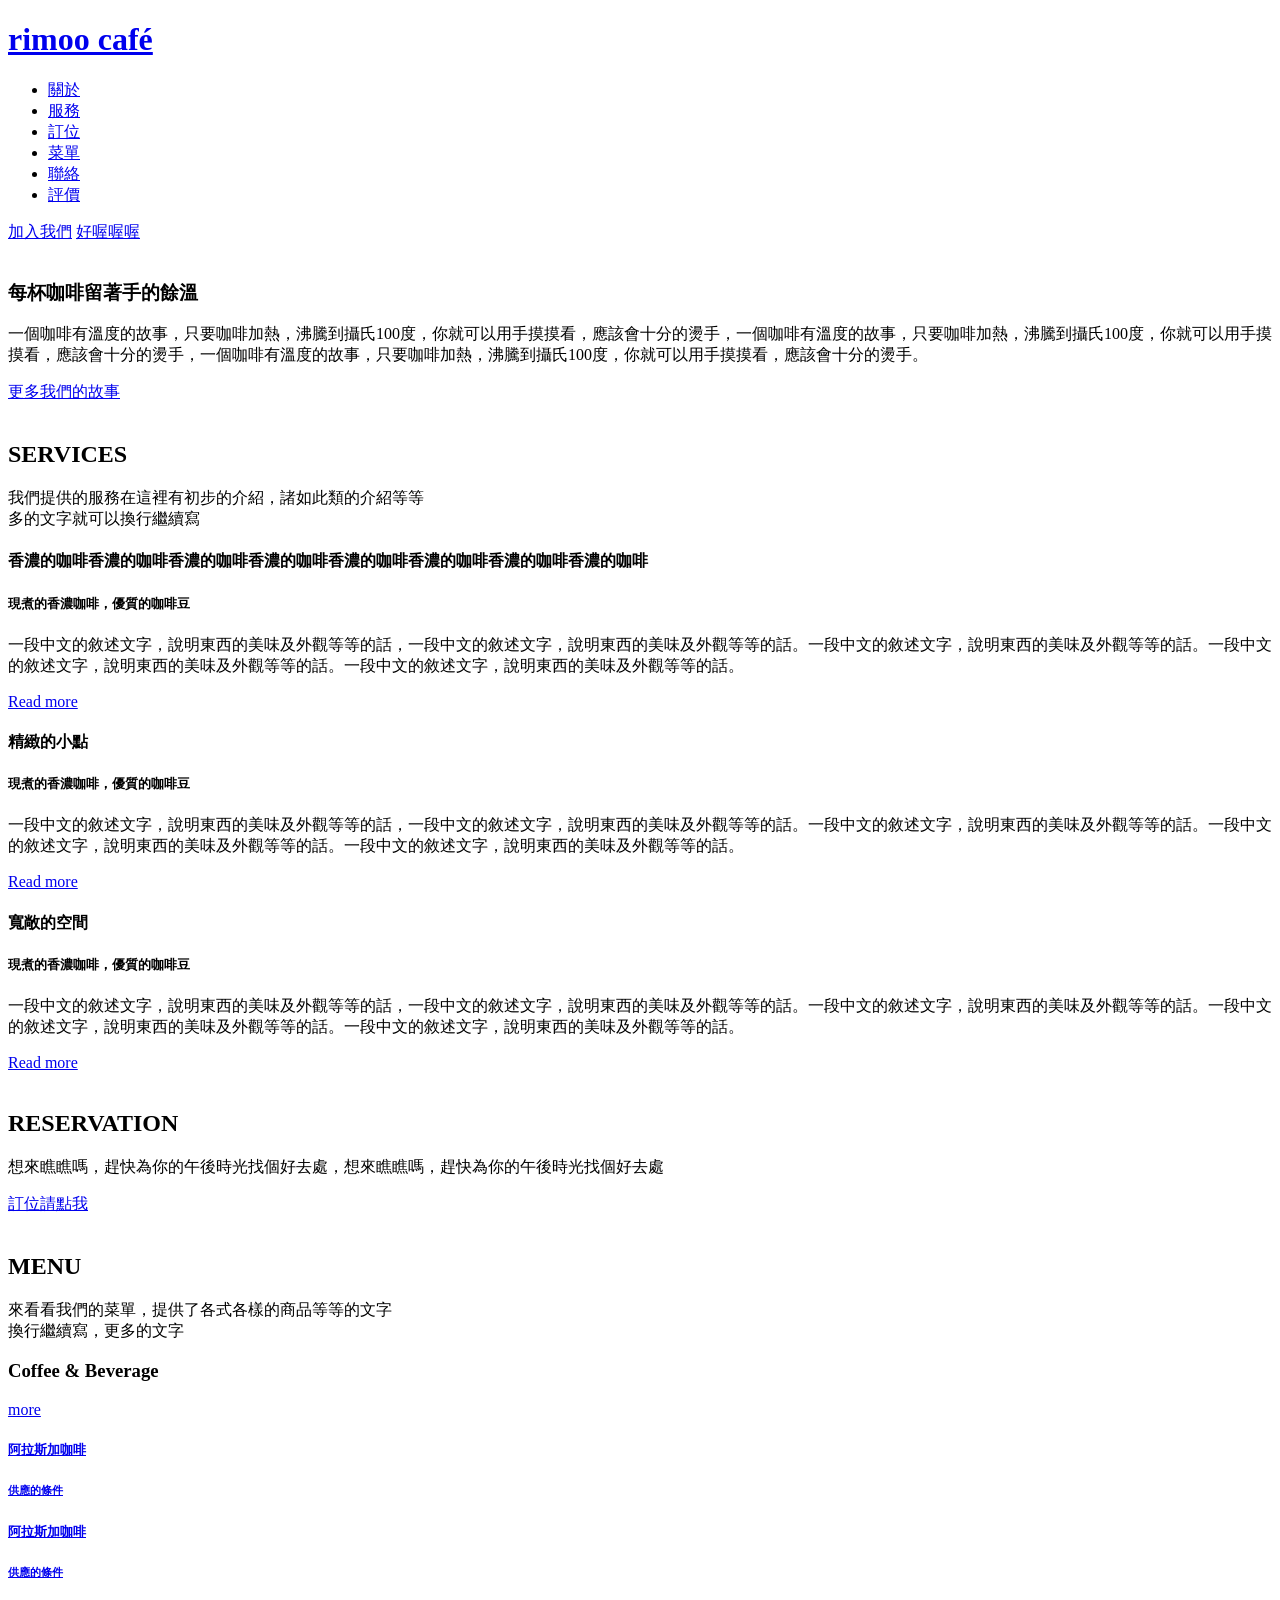
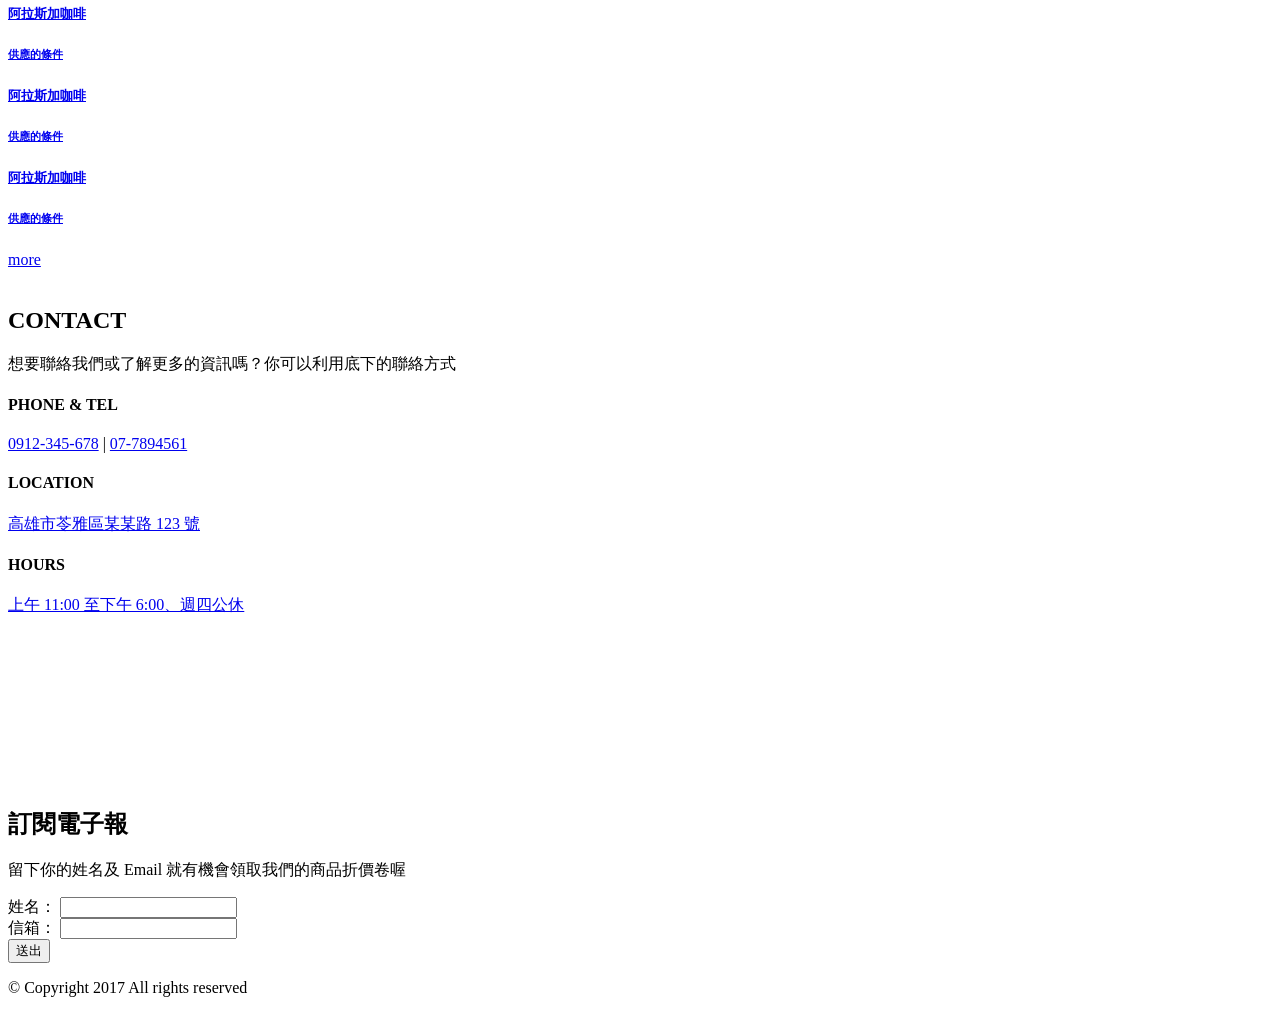
==== evaluation.html @ 17a36639 "Add files via upload" ====
<!DOCTYPE html>
<html lang="en">
<head>
	<meta charset="UTF-8">
	<meta name="viewport" content="width=device-width, initial-scale=1.0">
	<title>23黃羽螢</title>
	<!-- Normalize -->
	<link rel="stylesheet" href="assets/css/normalize.css">
	<!-- Vendor -->
	<link rel="stylesheet" href="assets/vendor/owlcarousel2/assets/owl.carousel.min.css">
	<link rel="stylesheet" href="assets/vendor/fancybox3/jquery.fancybox.css">
	<!-- Custom -->
	<link rel="stylesheet" href="assets/css/style.css">

</head>
<body>
<div class="wrapper">


		<!-- Start header -->
		<header class="header">
			<div class="navbar">
				<div class="container">
					<a href="#!" class="brand">
						<h1>rimoo café</h1>
					</a>
					<ul class="nav js-onePageNav">
						<li class="nav-item">
							<a href="index.html#about" class="nav-link">關於</a>
						</li>
						<li class="nav-item">
							<a href="index.html#service" class="nav-link">服務</a>
						</li>
						<li class="nav-item">
							<a href="index.html#reservation" class="nav-link">訂位</a>
						</li>
						<li class="nav-item">
							<a href="index.html#menu" class="nav-link">菜單</a>
						</li>
						<li class="nav-item">
							<a href="index.html#contact" class="nav-link">聯絡</a>
						</li>
						<li class="nav-item">
							<a href="evaluation.html" class="nav-link">評價</a>
						</li>
						<!-- <a href="#!" class="close-btn">
							<span></span>
							<span></span>
						</a> -->
					</ul>
					<a href="#!" class="menu-toggle">
						<span></span>
						<span></span>
						<span></span>
					</a>
				</div>
			</div>
		</header>
		<!-- End header -->


		<!-- Start main -->
		<section class="main">
			
			<!-- Start jumbotron -->
			<div class="jumbotron jumbotron-video">
				<div class="mask-dark"></div>
				<div class="container">
					<div class="logo-image js-fadeInUp"></div>
					<div class="btn-group-center js-fadeInUp">
						<a href="#!" class="btn btn-lg btn-primary">加入我們</a>
						<a href="#!" class="btn btn-lg btn-secondary">好喔喔喔</a>
					</div>
				</div>
			</div>
			<!-- End jumbotron -->


			<!-- Start about -->
			<div id="about" class="hero hero-bg-grey">
				<img class="parallax-1 rellax" src="assets/images/parallax/001.png" alt="">
				<div class="container">
					<div class="row">
						<div class="col-lg-6 col-md-12">
							<div class="about-preview js-fadeInLeft">
								<h3 class="title">每杯咖啡留著手的餘溫</h3>
								<p class="para">一個咖啡有溫度的故事，只要咖啡加熱，沸騰到攝氏100度，你就可以用手摸摸看，應該會十分的燙手，一個咖啡有溫度的故事，只要咖啡加熱，沸騰到攝氏100度，你就可以用手摸摸看，應該會十分的燙手，一個咖啡有溫度的故事，只要咖啡加熱，沸騰到攝氏100度，你就可以用手摸摸看，應該會十分的燙手。</p>
								<a href="#!" class="btn btn-primary">更多我們的故事</a>
							</div>
						</div>
						<div class="col-lg-6 col-md-12">
							<div class="js-fadeInRight">
								<div class="image-container">
									<div class="image" style="background-image: url('assets/images/products/product005.jpg');"></div>
								</div>
							</div>
						</div>
					</div>
				</div>
			</div>
			<!-- End about -->


			<!-- Start service -->
			<div id="service" class="hero hero-bg-white">
				<img src="assets/images/parallax/002.png" alt="" class="rellax parallax-2" data-rellax-speed="-2">
				<div class="container">
					<div class="section-intro js-fadeInUp">
						<h2 class="title">SERVICES</h2>
						<p class="para">我們提供的服務在這裡有初步的介紹，諸如此類的介紹等等<br>多的文字就可以換行繼續寫</p>
					</div>
					<div class="service-group">
						<div class="row">
							<div class="col-lg-4 col-md-6 col-sm-12">
								<div class="service-item js-fadeInUp">
									<div class="image-container">
										<div class="image" style="background-image: url('assets/images/products/product001.jpg');"></div>
									</div>
									<div class="preview">
										<h4 class="title">香濃的咖啡香濃的咖啡香濃的咖啡香濃的咖啡香濃的咖啡香濃的咖啡香濃的咖啡香濃的咖啡</h4>
										<h5 class="subtitle">現煮的香濃咖啡，優質的咖啡豆</h5>
										<p class="para">一段中文的敘述文字，說明東西的美味及外觀等等的話，一段中文的敘述文字，說明東西的美味及外觀等等的話。一段中文的敘述文字，說明東西的美味及外觀等等的話。一段中文的敘述文字，說明東西的美味及外觀等等的話。一段中文的敘述文字，說明東西的美味及外觀等等的話。</p>
										<a href="#!" class="btn btn-secondary">Read more</a>
									</div>
								</div>
							</div>
							<div class="col-lg-4 col-md-6 col-sm-12">
								<div class="service-item">
									<div class="image-container">
										<div class="image" style="background-image: url('assets/images/products/product002.jpg');"></div>
									</div>
									<div class="preview">
										<h4 class="title">精緻的小點</h4>
										<h5 class="subtitle">現煮的香濃咖啡，優質的咖啡豆</h5>
										<p class="para">一段中文的敘述文字，說明東西的美味及外觀等等的話，一段中文的敘述文字，說明東西的美味及外觀等等的話。一段中文的敘述文字，說明東西的美味及外觀等等的話。一段中文的敘述文字，說明東西的美味及外觀等等的話。一段中文的敘述文字，說明東西的美味及外觀等等的話。</p>
										<a href="#!" class="btn btn-secondary">Read more</a>
									</div>
								</div>
							</div>
							<div class="col-lg-4 col-md-6 col-sm-12">
								<div class="service-item">
									<div class="image-container">
										<div class="image" style="background-image: url('assets/images/products/product003.jpg');"></div>
									</div>
									<div class="preview">
										<h4 class="title">寬敞的空間</h4>
										<h5 class="subtitle">現煮的香濃咖啡，優質的咖啡豆</h5>
										<p class="para">一段中文的敘述文字，說明東西的美味及外觀等等的話，一段中文的敘述文字，說明東西的美味及外觀等等的話。一段中文的敘述文字，說明東西的美味及外觀等等的話。一段中文的敘述文字，說明東西的美味及外觀等等的話。一段中文的敘述文字，說明東西的美味及外觀等等的話。</p>
										<a href="#!" class="btn btn-secondary">Read more</a>
									</div>
								</div>
							</div>
						</div>
					</div>
				</div>
			</div>
			<!-- End service -->


			<!-- Start reservation -->
			<div id="reservation" class="hero reservation">
				<div class="mask-dark"></div>
				<img src="assets/images/parallax/003.png" alt="" class="rellax parallax-3" data-rellax-speed="-2">
				<div class="container">
					<div class="section-intro js-fadeInUp">
						<h2 class="title">RESERVATION</h2>
						<p class="para">想來瞧瞧嗎，趕快為你的午後時光找個好去處，想來瞧瞧嗎，趕快為你的午後時光找個好去處</p>
					</div>
					<div class="btn-group-center js-fadeInUp">
						<a href="#!" class="btn btn-primary btn-lg">訂位請點我</a>
					</div>
				</div>
			</div>
			<!-- End reservation -->


			<!-- Start menu -->
			<div id="menu" class="hero">
				<img src="assets/images/parallax/004.png" alt="" class="rellax parallax-4" data-rellax-speed="-2">
				<div class="container">
					<div class="section-intro js-fadeInUp">
						<h2 class="title">MENU</h2>
						<p class="para">來看看我們的菜單，提供了各式各樣的商品等等的文字<br>換行繼續寫，更多的文字</p>
					</div>
					<div class="menu-list js-fadeInUp">
						<div class="title-bar">
							<h3 class="title">Coffee & Beverage</h3>
							<a href="#!" class="btn btn-secondary mobile-hidden">more</a>
						</div>
						<div class="owl-carousel owl-theme">
							<a class="list-item" data-fancybox="group" href="assets/images/products/product005.jpg">
								<div class="image-container">
									<div class="image" style="background-image: url('assets/images/products/product005.jpg');"></div>
								</div>
								<div class="preview">
									<h5 class="title">阿拉斯加咖啡</h5>
									<h6 class="subtitle">供應的條件</h6>
								</div>
							</a>
							<a class="list-item" data-fancybox="group" href="assets/images/products/product006.jpg">
								<div class="image-container">
									<div class="image" style="background-image: url('assets/images/products/product006.jpg');"></div>
								</div>
								<div class="preview">
									<h5 class="title">阿拉斯加咖啡</h5>
									<h6 class="subtitle">供應的條件</h6>
								</div>
							</a>
							<a class="list-item" data-fancybox="group" href="assets/images/products/product007.jpg">
								<div class="image-container">
									<div class="image" style="background-image: url('assets/images/products/product007.jpg');"></div>
								</div>
								<div class="preview">
									<h5 class="title">阿拉斯加咖啡</h5>
									<h6 class="subtitle">供應的條件</h6>
								</div>
							</a>
							<a class="list-item" data-fancybox="group" href="assets/images/products/product008.jpg">
								<div class="image-container">
									<div class="image" style="background-image: url('assets/images/products/product008.jpg');"></div>
								</div>
								<div class="preview">
									<h5 class="title">阿拉斯加咖啡</h5>
									<h6 class="subtitle">供應的條件</h6>
								</div>
							</a>
							<a class="list-item" data-fancybox="group" href="assets/images/products/product004.jpg">
								<div class="image-container">
									<div class="image" style="background-image: url('assets/images/products/product004.jpg');"></div>
								</div>
								<div class="preview">
									<h5 class="title">阿拉斯加咖啡</h5>
									<h6 class="subtitle">供應的條件</h6>
								</div>
							</a>
						</div>
						<div class="btn-group-center desktop-hidden">
							<a href="#!" class="btn btn-secondary">more</a>
						</div>
					</div>
				</div>
			</div>
			<!-- End menu -->


			<!-- Start contact -->
			<div id="contact" class="hero hero-bg-grey">
				<img src="assets/images/parallax/005.png" alt="" class="rellax parallax-5" data-rellax-speed="-2">
				<div class="container">
					<div class="section-intro js-fadeInUp">
						<h2 class="title">CONTACT</h2>
						<p class="para">想要聯絡我們或了解更多的資訊嗎？你可以利用底下的聯絡方式</p>
					</div>
					<div class="row">
						<div class="col-lg-6 col-md-12">
							<div class="contact-info js-fadeInLeft">
								<div class="info-item">
									<h4 class="title"><span>PHONE & TEL</span></h4>
									<div class="info">
										<a href="#!">0912-345-678</a>
										<span> | </span>
										<a href="#!">07-7894561</a>
									</div>
								</div>
								<div class="info-item">
									<h4 class="title"><span>LOCATION</span></h4>
									<a href="#!" class="info">高雄市苓雅區某某路 123 號</a>
								</div>
								<div class="info-item">
									<h4 class="title"><span>HOURS</span></h4>
									<a href="#!" class="info">上午 11:00 至下午 6:00、週四公休</a>
								</div>
							</div>
						</div>
						<div class="col-lg-6 col-md-12">
							<div class="map-container js-fadeInRight">
								<iframe src="https://www.google.com/maps/embed?pb=!1m14!1m8!1m3!1d14049.071681355357!2d121.55844387575793!3d25.027788237192894!3m2!1i1024!2i768!4f13.1!3m3!1m2!1s0x3442abb6e9d93249%3A0xd508f7b3aa02d931!2z6Ie65YyXMTAx6KeA5pmv5Y-w!5e0!3m2!1szh-TW!2stw!4v1532603186485" width="100%" height="100%" frameborder="0" style="border:0" allowfullscreen></iframe>
							</div>
						</div>
					</div>
				</div>	
			</div>
			<!-- End contact -->
		</section>
		<!-- End main -->


		<!-- Start footer -->
		<footer class="footer">
			<div class="mask-dark"></div>
			<div class="hero">
				<img src="assets/images/parallax/006.png" alt="" class="rellax parallax-6" data-rellax-speed="-2">
				<img src="assets/images/parallax/007.png" alt="" class="rellax parallax-7" data-rellax-speed="-2">
				<div class="container">
					<!-- <a href="#!" class="brand"></a>
					<ul class="nav">
						<li class="nav-item">
							<a href="" class="nav-link">關於</a>
						</li>
						<li class="nav-item">
							<a href="" class="nav-link">服務</a>
						</li>
						<li class="nav-item">
							<a href="" class="nav-link">訂位</a>
						</li>
						<li class="nav-item">
							<a href="" class="nav-link">菜單</a>
						</li>
						<li class="nav-item">
							<a href="" class="nav-link">聯絡</a>
						</li>
					</ul> -->
					<div class="section-intro js-fadeInUp">
						<h2 class="title">訂閱電子報</h2>
						<p class="para">留下你的姓名及 Email 就有機會領取我們的商品折價卷喔</p>
					</div>


					<form class="form js-fadeInUp" action="http://www.newsleopard.com/mailverify.htm?x=0000000065862abb01658ae5d37d35b1" target="popupwindow" method="post" onsubmit="window.open('', 'popupwindow', 'yesscrollbars=,width=350,height=115');return true">
						<div class="form__item">
							<label class="form__label" for="name">姓名：</label>
							<input id="name" class="form__input" type="text" name="name">
						</div>
						<div class="form__item">
							<label class="form__label" for="mail">信箱：</label>
							<input id="mail" class="form__input" type="email" name="email">
						</div>
						<div class="form__item">
							<input class="form__submit btn btn-primary btn-lg" type="submit" value="送出">
						</div>
					</form>


				</div>
			</div>
			<div class="copyright">
				<p>© Copyright 2017 All rights reserved</p>
			</div>
		</footer>
		<!-- End footer -->


	</div>
</body>
<!-- JS -->
<!-- lib -->
<script src="assets/vendor/jquery/jquery-3.3.1.min.js"></script>
<!-- vendor -->
<script src="assets/vendor/owlcarousel2/owl.carousel.min.js"></script>
<script src="assets/vendor/vide/jquery.vide.min.js"></script>
<script src="assets/vendor/rellax/rellax.min.js"></script>
<script src="assets/vendor/fancybox3/jquery.fancybox.min.js"></script>
<script src="assets/vendor/scrollreveal/scrollreveal.min.js"></script>
<script src="assets/vendor/onePageNav/jquery.nav.js"></script>
<!-- custom -->
<script>
	// 導覽列的變化
	// x = $('.navbar').height();
	// console.log(x);
	// 抓取視窗偵測滾動事件
	$(window).scroll(function(){
		scrolledPx = $(this).scrollTop(); //抓取滾動距離
		if(scrolledPx >= 200){ //條件判斷 "如果滾動距離大於200px"
			$('.navbar').addClass('active'); //加上 active class
		}else{
			$('.navbar').removeClass('active'); //移除 active class
		}
	})


	// 彈跳選單 or 下拉選單
	$('.menu-toggle').on('click', function(){
		$(this).toggleClass('active');
		$('.navbar .nav').toggleClass('active');
	})
	$('.nav-link').on('click', function(){
		$('.menu-toggle').removeClass('active');
		$('.navbar .nav').removeClass('active');
	})


	// owl-carousel initialize
	$(document).ready(function(){
		$(".owl-carousel").owlCarousel({
			responsive:{
		 0:{
		 items:2
		 },
		 769:{
		 items:4
		 }
		 },
			margin: 32,
			// loop: true,
			// autoplay: true,
			// autoplayTimeout: 1000,
			nav: true,
			// navText: []
		});
	});


	// vide
	$('.jumbotron-video').vide({
		'mp4': 'assets/video/bg.mp4',
		'webm': 'assets/video/bg.webm',
		'ogv': 'assets/video/bg.ogv',
		'poster': 'assets/images/bg/bg001.jpg'
	}, {
		posterType: 'none'
	});


	// rellax
	var rellax = new Rellax('.rellax', {
		// speed: -2,
		center: true,
		// wrapper: null,
		// round: true,
		// vertical: true,
		// horizontal: false
	});


	// fancybox3
	$('[data-fancybox]').fancybox({
		// Options will go here
		loop: true,
		buttons: [
			// "zoom",
			// "share",
			// "slideShow",
			// "fullScreen",
			// "download",
			// "thumbs",
			"close"
		],
		infobar: false,
		hideScrollbar: false
	});


	// scrollreveal
	ScrollReveal().reveal('.js-fadeInUp',{
		origin: 'bottom',
		distance: '50px',
		delay: 200,
		duration: 800
		// reset: true
	});
	ScrollReveal().reveal('.js-fadeInLeft',{
		origin: 'left',
		distance: '50px',
		delay: 200,
		duration: 800
		// reset: true
	});
	ScrollReveal().reveal('.js-fadeInRight',{
		origin: 'right',
		distance: '50px',
		delay: 200,
		duration: 800
		// reset: true
	});
	ScrollReveal().reveal('.service-item',{
		origin: 'bottom',
		distance: '50px',
		duration: 500,
		interval: 300
	});


	// onePageNav
	$('.js-onePageNav').onePageNav({
		currentClass: 'active'
	})


</script>
</html>
</body>
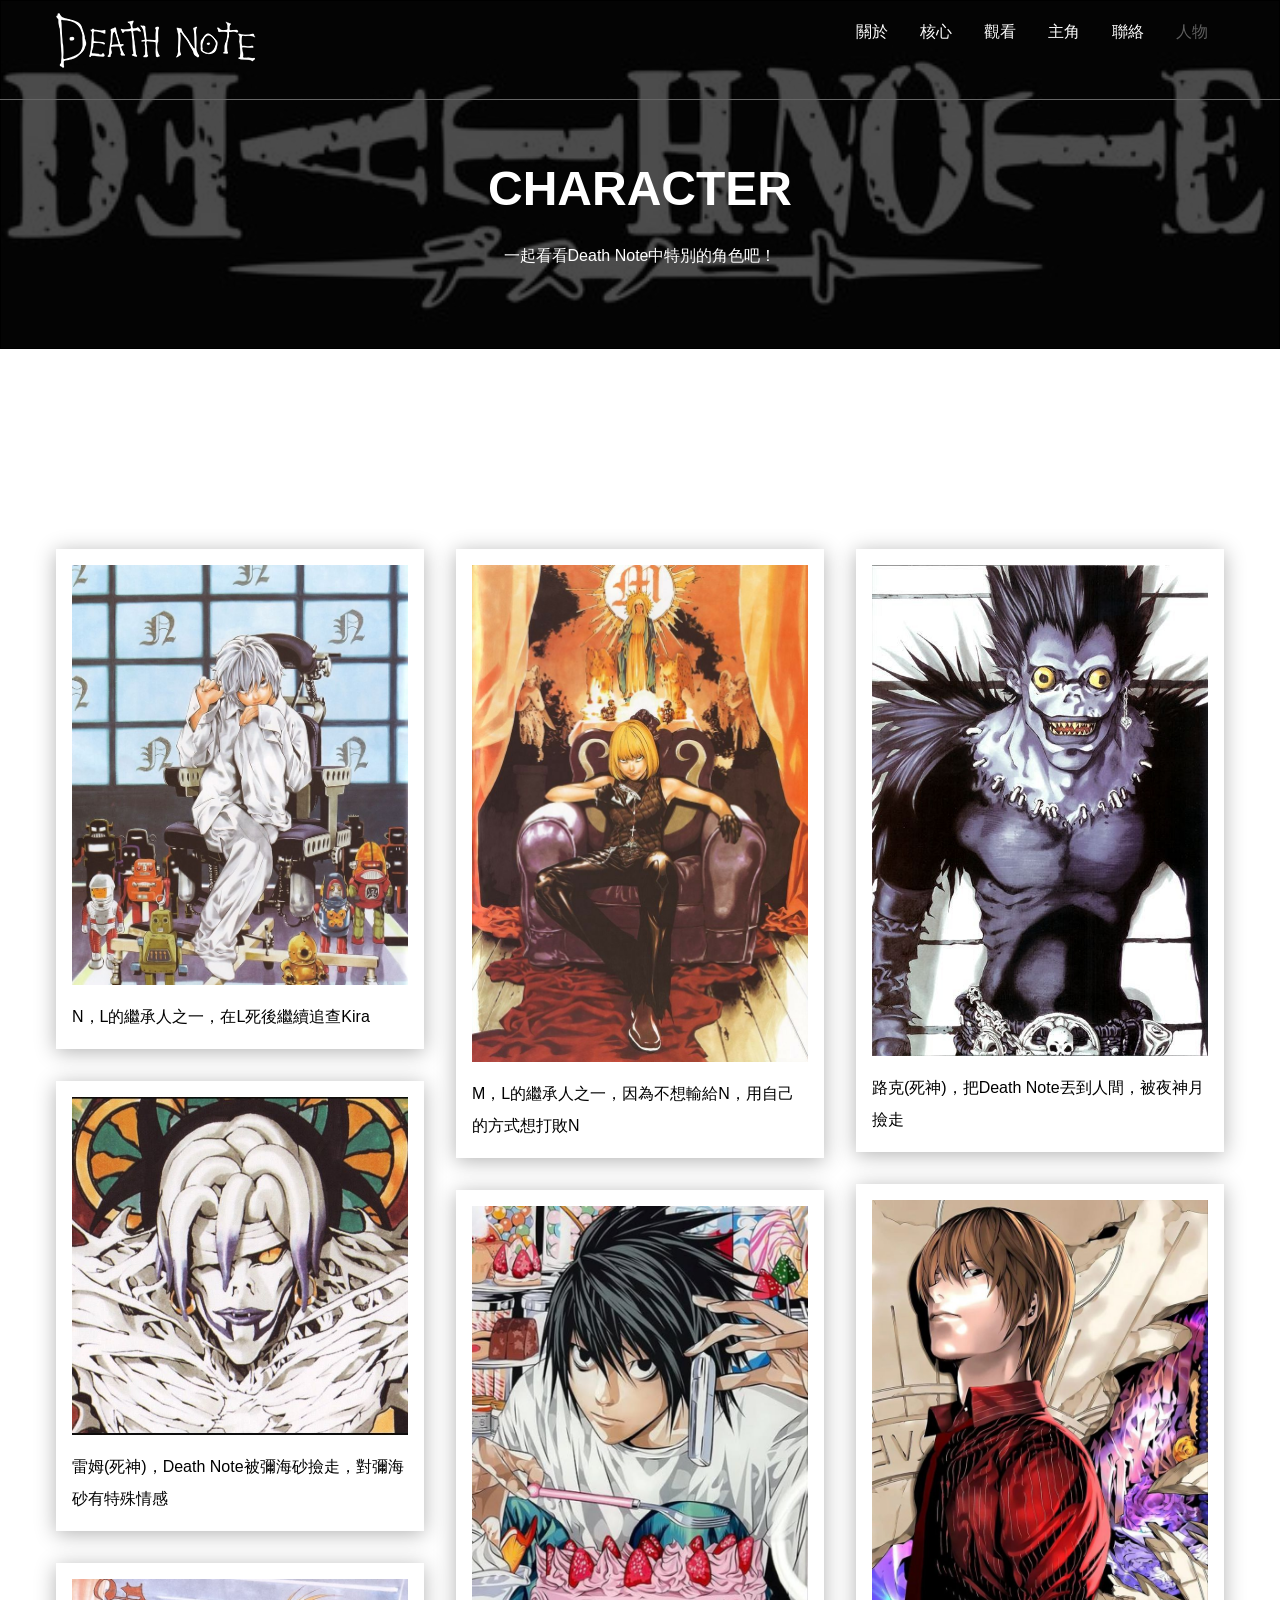
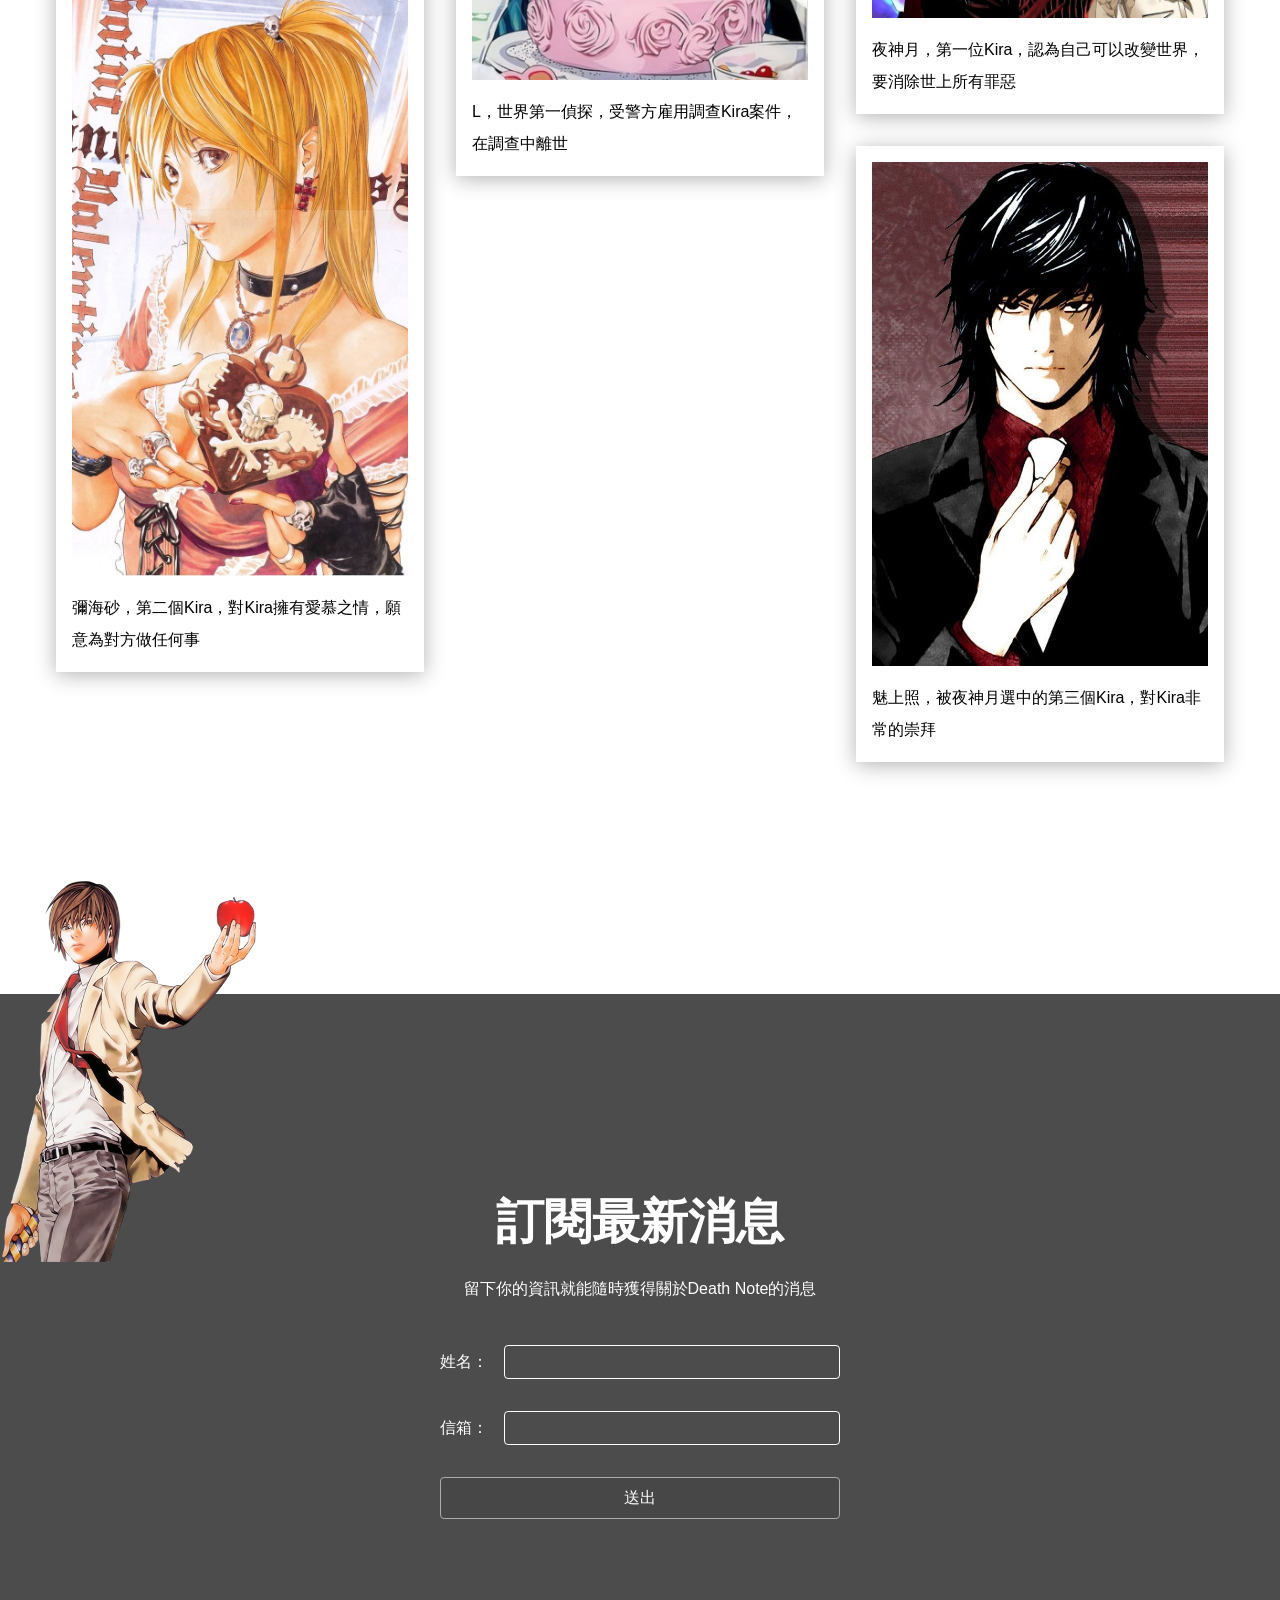
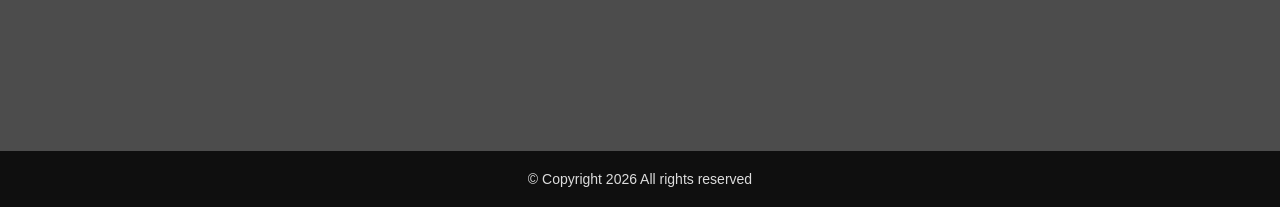
==== commit d8d5fe29: "Add files via upload" ====
--- a/evaluation.html
+++ b/evaluation.html
@@ -1,21 +1,20 @@
 <!DOCTYPE html>
-<html lang="en">
+<html lang="zh-Hent-TW">
 <head>
 	<meta charset="UTF-8">
 	<meta name="viewport" content="width=device-width, initial-scale=1.0">
-	<title>23黃羽螢</title>
+	<title>Death Note</title>
 	<!-- Normalize -->
 	<link rel="stylesheet" href="assets/css/normalize.css">
 	<!-- Vendor -->
 	<link rel="stylesheet" href="assets/vendor/owlcarousel2/assets/owl.carousel.min.css">
 	<link rel="stylesheet" href="assets/vendor/fancybox3/jquery.fancybox.css">
+	<!-- <link rel="stylesheet" href="assets/vendor/owlcarousel2/assets/owl.theme.default.min.css"> -->
 	<!-- Custom -->
 	<link rel="stylesheet" href="assets/css/style.css">
-
 </head>
 <body>
-<div class="wrapper">
-
+	<div class="wrapper">
 
 		<!-- Start header -->
 		<header class="header">
@@ -29,19 +28,19 @@
 							<a href="index.html#about" class="nav-link">關於</a>
 						</li>
 						<li class="nav-item">
-							<a href="index.html#service" class="nav-link">服務</a>
-						</li>
-						<li class="nav-item">
-							<a href="index.html#reservation" class="nav-link">訂位</a>
-						</li>
-						<li class="nav-item">
-							<a href="index.html#menu" class="nav-link">菜單</a>
+							<a href="index.html#service" class="nav-link">核心</a>
+						</li>
+						<li class="nav-item">
+							<a href="index.html#reservation" class="nav-link">觀看</a>
+						</li>
+						<li class="nav-item">
+							<a href="index.html#menu" class="nav-link">主角</a>
 						</li>
 						<li class="nav-item">
 							<a href="index.html#contact" class="nav-link">聯絡</a>
 						</li>
-						<li class="nav-item">
-							<a href="evaluation.html" class="nav-link">評價</a>
+						<li class="nav-item active">
+							<a href="evaluation.html" class="nav-link">人物</a>
 						</li>
 						<!-- <a href="#!" class="close-btn">
 							<span></span>
@@ -58,232 +57,78 @@
 		</header>
 		<!-- End header -->
 
-
 		<!-- Start main -->
 		<section class="main">
 			
-			<!-- Start jumbotron -->
-			<div class="jumbotron jumbotron-video">
+			<!-- Start page title -->
+			<div class="page-title">
 				<div class="mask-dark"></div>
+				<div class="section-intro js-fadeInUp">
+					<h2 class="title">CHARACTER</h2>
+					<p class="para">一起看看Death Note中特別的角色吧！</p>
+				</div>
+			</div>
+			<!-- End page title -->
+
+			<!-- Start evaluation -->
+			<div class="hero">
 				<div class="container">
-					<div class="logo-image js-fadeInUp"></div>
-					<div class="btn-group-center js-fadeInUp">
-						<a href="#!" class="btn btn-lg btn-primary">加入我們</a>
-						<a href="#!" class="btn btn-lg btn-secondary">好喔喔喔</a>
+					<div class="masonry-row">
+						<div class="masonry-col">
+							<div class="eval-card">
+								<img class="image" src="assets/images/evaluation/002.jpg" alt="">
+								<p class="para">N，L的繼承人之一，在L死後繼續追查Kira</p>
+							</div>
+						</div>
+						<div class="masonry-col">
+							<div class="eval-card">
+								<img class="image" src="assets/images/evaluation/001.jpg" alt="">
+								<p class="para">M，L的繼承人之一，因為不想輸給N，用自己的方式想打敗N</p>
+							</div>
+						</div>
+						<div class="masonry-col">
+							<div class="eval-card">
+								<img class="image" src="assets/images/evaluation/003.jpg" alt="">
+								<p class="para">路克(死神)，把Death Note丟到人間，被夜神月撿走</p>
+							</div>
+						</div>
+						<div class="masonry-col">
+							<div class="eval-card">
+								<img class="image" src="assets/images/evaluation/004.jpg" alt="">
+								<p class="para">雷姆(死神)，Death Note被彌海砂撿走，對彌海砂有特殊情感</p>
+							</div>
+						</div>
+						<div class="masonry-col">
+							<div class="eval-card">
+								<img class="image" src="assets/images/evaluation/005.jpg" alt="">
+								<p class="para">夜神月，第一位Kira，認為自己可以改變世界，要消除世上所有罪惡</p>
+							</div>
+						</div>
+						<div class="masonry-col">
+							<div class="eval-card">
+								<img class="image" src="assets/images/evaluation/007.jpg" alt="">
+								<p class="para">L，世界第一偵探，受警方雇用調查Kira案件，在調查中離世</p>
+							</div>
+						</div>
+						<div class="masonry-col">
+							<div class="eval-card">
+								<img class="image" src="assets/images/evaluation/006.jpg" alt="">
+								<p class="para">彌海砂，第二個Kira，對Kira擁有愛慕之情，願意為對方做任何事</p>
+							</div>
+						</div>
+						<div class="masonry-col">
+							<div class="eval-card">
+								<img class="image" src="assets/images/evaluation/008.jpg" alt="">
+								<p class="para">魅上照，被夜神月選中的第三個Kira，對Kira非常的崇拜</p>
+							</div>
+						</div>
 					</div>
 				</div>
 			</div>
-			<!-- End jumbotron -->
-
-
-			<!-- Start about -->
-			<div id="about" class="hero hero-bg-grey">
-				<img class="parallax-1 rellax" src="assets/images/parallax/001.png" alt="">
-				<div class="container">
-					<div class="row">
-						<div class="col-lg-6 col-md-12">
-							<div class="about-preview js-fadeInLeft">
-								<h3 class="title">每杯咖啡留著手的餘溫</h3>
-								<p class="para">一個咖啡有溫度的故事，只要咖啡加熱，沸騰到攝氏100度，你就可以用手摸摸看，應該會十分的燙手，一個咖啡有溫度的故事，只要咖啡加熱，沸騰到攝氏100度，你就可以用手摸摸看，應該會十分的燙手，一個咖啡有溫度的故事，只要咖啡加熱，沸騰到攝氏100度，你就可以用手摸摸看，應該會十分的燙手。</p>
-								<a href="#!" class="btn btn-primary">更多我們的故事</a>
-							</div>
-						</div>
-						<div class="col-lg-6 col-md-12">
-							<div class="js-fadeInRight">
-								<div class="image-container">
-									<div class="image" style="background-image: url('assets/images/products/product005.jpg');"></div>
-								</div>
-							</div>
-						</div>
-					</div>
-				</div>
-			</div>
-			<!-- End about -->
-
-
-			<!-- Start service -->
-			<div id="service" class="hero hero-bg-white">
-				<img src="assets/images/parallax/002.png" alt="" class="rellax parallax-2" data-rellax-speed="-2">
-				<div class="container">
-					<div class="section-intro js-fadeInUp">
-						<h2 class="title">SERVICES</h2>
-						<p class="para">我們提供的服務在這裡有初步的介紹，諸如此類的介紹等等<br>多的文字就可以換行繼續寫</p>
-					</div>
-					<div class="service-group">
-						<div class="row">
-							<div class="col-lg-4 col-md-6 col-sm-12">
-								<div class="service-item js-fadeInUp">
-									<div class="image-container">
-										<div class="image" style="background-image: url('assets/images/products/product001.jpg');"></div>
-									</div>
-									<div class="preview">
-										<h4 class="title">香濃的咖啡香濃的咖啡香濃的咖啡香濃的咖啡香濃的咖啡香濃的咖啡香濃的咖啡香濃的咖啡</h4>
-										<h5 class="subtitle">現煮的香濃咖啡，優質的咖啡豆</h5>
-										<p class="para">一段中文的敘述文字，說明東西的美味及外觀等等的話，一段中文的敘述文字，說明東西的美味及外觀等等的話。一段中文的敘述文字，說明東西的美味及外觀等等的話。一段中文的敘述文字，說明東西的美味及外觀等等的話。一段中文的敘述文字，說明東西的美味及外觀等等的話。</p>
-										<a href="#!" class="btn btn-secondary">Read more</a>
-									</div>
-								</div>
-							</div>
-							<div class="col-lg-4 col-md-6 col-sm-12">
-								<div class="service-item">
-									<div class="image-container">
-										<div class="image" style="background-image: url('assets/images/products/product002.jpg');"></div>
-									</div>
-									<div class="preview">
-										<h4 class="title">精緻的小點</h4>
-										<h5 class="subtitle">現煮的香濃咖啡，優質的咖啡豆</h5>
-										<p class="para">一段中文的敘述文字，說明東西的美味及外觀等等的話，一段中文的敘述文字，說明東西的美味及外觀等等的話。一段中文的敘述文字，說明東西的美味及外觀等等的話。一段中文的敘述文字，說明東西的美味及外觀等等的話。一段中文的敘述文字，說明東西的美味及外觀等等的話。</p>
-										<a href="#!" class="btn btn-secondary">Read more</a>
-									</div>
-								</div>
-							</div>
-							<div class="col-lg-4 col-md-6 col-sm-12">
-								<div class="service-item">
-									<div class="image-container">
-										<div class="image" style="background-image: url('assets/images/products/product003.jpg');"></div>
-									</div>
-									<div class="preview">
-										<h4 class="title">寬敞的空間</h4>
-										<h5 class="subtitle">現煮的香濃咖啡，優質的咖啡豆</h5>
-										<p class="para">一段中文的敘述文字，說明東西的美味及外觀等等的話，一段中文的敘述文字，說明東西的美味及外觀等等的話。一段中文的敘述文字，說明東西的美味及外觀等等的話。一段中文的敘述文字，說明東西的美味及外觀等等的話。一段中文的敘述文字，說明東西的美味及外觀等等的話。</p>
-										<a href="#!" class="btn btn-secondary">Read more</a>
-									</div>
-								</div>
-							</div>
-						</div>
-					</div>
-				</div>
-			</div>
-			<!-- End service -->
-
-
-			<!-- Start reservation -->
-			<div id="reservation" class="hero reservation">
-				<div class="mask-dark"></div>
-				<img src="assets/images/parallax/003.png" alt="" class="rellax parallax-3" data-rellax-speed="-2">
-				<div class="container">
-					<div class="section-intro js-fadeInUp">
-						<h2 class="title">RESERVATION</h2>
-						<p class="para">想來瞧瞧嗎，趕快為你的午後時光找個好去處，想來瞧瞧嗎，趕快為你的午後時光找個好去處</p>
-					</div>
-					<div class="btn-group-center js-fadeInUp">
-						<a href="#!" class="btn btn-primary btn-lg">訂位請點我</a>
-					</div>
-				</div>
-			</div>
-			<!-- End reservation -->
-
-
-			<!-- Start menu -->
-			<div id="menu" class="hero">
-				<img src="assets/images/parallax/004.png" alt="" class="rellax parallax-4" data-rellax-speed="-2">
-				<div class="container">
-					<div class="section-intro js-fadeInUp">
-						<h2 class="title">MENU</h2>
-						<p class="para">來看看我們的菜單，提供了各式各樣的商品等等的文字<br>換行繼續寫，更多的文字</p>
-					</div>
-					<div class="menu-list js-fadeInUp">
-						<div class="title-bar">
-							<h3 class="title">Coffee & Beverage</h3>
-							<a href="#!" class="btn btn-secondary mobile-hidden">more</a>
-						</div>
-						<div class="owl-carousel owl-theme">
-							<a class="list-item" data-fancybox="group" href="assets/images/products/product005.jpg">
-								<div class="image-container">
-									<div class="image" style="background-image: url('assets/images/products/product005.jpg');"></div>
-								</div>
-								<div class="preview">
-									<h5 class="title">阿拉斯加咖啡</h5>
-									<h6 class="subtitle">供應的條件</h6>
-								</div>
-							</a>
-							<a class="list-item" data-fancybox="group" href="assets/images/products/product006.jpg">
-								<div class="image-container">
-									<div class="image" style="background-image: url('assets/images/products/product006.jpg');"></div>
-								</div>
-								<div class="preview">
-									<h5 class="title">阿拉斯加咖啡</h5>
-									<h6 class="subtitle">供應的條件</h6>
-								</div>
-							</a>
-							<a class="list-item" data-fancybox="group" href="assets/images/products/product007.jpg">
-								<div class="image-container">
-									<div class="image" style="background-image: url('assets/images/products/product007.jpg');"></div>
-								</div>
-								<div class="preview">
-									<h5 class="title">阿拉斯加咖啡</h5>
-									<h6 class="subtitle">供應的條件</h6>
-								</div>
-							</a>
-							<a class="list-item" data-fancybox="group" href="assets/images/products/product008.jpg">
-								<div class="image-container">
-									<div class="image" style="background-image: url('assets/images/products/product008.jpg');"></div>
-								</div>
-								<div class="preview">
-									<h5 class="title">阿拉斯加咖啡</h5>
-									<h6 class="subtitle">供應的條件</h6>
-								</div>
-							</a>
-							<a class="list-item" data-fancybox="group" href="assets/images/products/product004.jpg">
-								<div class="image-container">
-									<div class="image" style="background-image: url('assets/images/products/product004.jpg');"></div>
-								</div>
-								<div class="preview">
-									<h5 class="title">阿拉斯加咖啡</h5>
-									<h6 class="subtitle">供應的條件</h6>
-								</div>
-							</a>
-						</div>
-						<div class="btn-group-center desktop-hidden">
-							<a href="#!" class="btn btn-secondary">more</a>
-						</div>
-					</div>
-				</div>
-			</div>
-			<!-- End menu -->
-
-
-			<!-- Start contact -->
-			<div id="contact" class="hero hero-bg-grey">
-				<img src="assets/images/parallax/005.png" alt="" class="rellax parallax-5" data-rellax-speed="-2">
-				<div class="container">
-					<div class="section-intro js-fadeInUp">
-						<h2 class="title">CONTACT</h2>
-						<p class="para">想要聯絡我們或了解更多的資訊嗎？你可以利用底下的聯絡方式</p>
-					</div>
-					<div class="row">
-						<div class="col-lg-6 col-md-12">
-							<div class="contact-info js-fadeInLeft">
-								<div class="info-item">
-									<h4 class="title"><span>PHONE & TEL</span></h4>
-									<div class="info">
-										<a href="#!">0912-345-678</a>
-										<span> | </span>
-										<a href="#!">07-7894561</a>
-									</div>
-								</div>
-								<div class="info-item">
-									<h4 class="title"><span>LOCATION</span></h4>
-									<a href="#!" class="info">高雄市苓雅區某某路 123 號</a>
-								</div>
-								<div class="info-item">
-									<h4 class="title"><span>HOURS</span></h4>
-									<a href="#!" class="info">上午 11:00 至下午 6:00、週四公休</a>
-								</div>
-							</div>
-						</div>
-						<div class="col-lg-6 col-md-12">
-							<div class="map-container js-fadeInRight">
-								<iframe src="https://www.google.com/maps/embed?pb=!1m14!1m8!1m3!1d14049.071681355357!2d121.55844387575793!3d25.027788237192894!3m2!1i1024!2i768!4f13.1!3m3!1m2!1s0x3442abb6e9d93249%3A0xd508f7b3aa02d931!2z6Ie65YyXMTAx6KeA5pmv5Y-w!5e0!3m2!1szh-TW!2stw!4v1532603186485" width="100%" height="100%" frameborder="0" style="border:0" allowfullscreen></iframe>
-							</div>
-						</div>
-					</div>
-				</div>	
-			</div>
-			<!-- End contact -->
+			<!-- End evaluation -->
+			
 		</section>
 		<!-- End main -->
-
 
 		<!-- Start footer -->
 		<footer class="footer">
@@ -311,10 +156,9 @@
 						</li>
 					</ul> -->
 					<div class="section-intro js-fadeInUp">
-						<h2 class="title">訂閱電子報</h2>
-						<p class="para">留下你的姓名及 Email 就有機會領取我們的商品折價卷喔</p>
+						<h2 class="title">訂閱最新消息</h2>
+						<p class="para">留下你的資訊就能隨時獲得關於Death Note的消息</p>
 					</div>
-
 
 					<form class="form js-fadeInUp" action="http://www.newsleopard.com/mailverify.htm?x=0000000065862abb01658ae5d37d35b1" target="popupwindow" method="post" onsubmit="window.open('', 'popupwindow', 'yesscrollbars=,width=350,height=115');return true">
 						<div class="form__item">
@@ -330,15 +174,13 @@
 						</div>
 					</form>
 
-
 				</div>
 			</div>
 			<div class="copyright">
-				<p>© Copyright 2017 All rights reserved</p>
+				<p>© Copyright 2026 All rights reserved</p>
 			</div>
 		</footer>
 		<!-- End footer -->
-
 
 	</div>
 </body>
@@ -346,12 +188,7 @@
 <!-- lib -->
 <script src="assets/vendor/jquery/jquery-3.3.1.min.js"></script>
 <!-- vendor -->
-<script src="assets/vendor/owlcarousel2/owl.carousel.min.js"></script>
-<script src="assets/vendor/vide/jquery.vide.min.js"></script>
-<script src="assets/vendor/rellax/rellax.min.js"></script>
-<script src="assets/vendor/fancybox3/jquery.fancybox.min.js"></script>
-<script src="assets/vendor/scrollreveal/scrollreveal.min.js"></script>
-<script src="assets/vendor/onePageNav/jquery.nav.js"></script>
+<script src="assets/vendor/masonry/masonry.pkgd.min.js"></script>
 <!-- custom -->
 <script>
 	// 導覽列的變化
@@ -360,13 +197,12 @@
 	// 抓取視窗偵測滾動事件
 	$(window).scroll(function(){
 		scrolledPx = $(this).scrollTop(); //抓取滾動距離
-		if(scrolledPx >= 200){ //條件判斷 "如果滾動距離大於200px"
+		if(scrolledPx >= 80){ //條件判斷 "如果滾動距離大於200px"
 			$('.navbar').addClass('active'); //加上 active class
 		}else{
 			$('.navbar').removeClass('active'); //移除 active class
 		}
 	})
-
 
 	// 彈跳選單 or 下拉選單
 	$('.menu-toggle').on('click', function(){
@@ -378,104 +214,11 @@
 		$('.navbar .nav').removeClass('active');
 	})
 
-
-	// owl-carousel initialize
-	$(document).ready(function(){
-		$(".owl-carousel").owlCarousel({
-			responsive:{
-		 0:{
-		 items:2
-		 },
-		 769:{
-		 items:4
-		 }
-		 },
-			margin: 32,
-			// loop: true,
-			// autoplay: true,
-			// autoplayTimeout: 1000,
-			nav: true,
-			// navText: []
-		});
+	// Masonry
+	$('.masonry-row').masonry({
+		itemSelector: '.masonry-col'
 	});
 
-
-	// vide
-	$('.jumbotron-video').vide({
-		'mp4': 'assets/video/bg.mp4',
-		'webm': 'assets/video/bg.webm',
-		'ogv': 'assets/video/bg.ogv',
-		'poster': 'assets/images/bg/bg001.jpg'
-	}, {
-		posterType: 'none'
-	});
-
-
-	// rellax
-	var rellax = new Rellax('.rellax', {
-		// speed: -2,
-		center: true,
-		// wrapper: null,
-		// round: true,
-		// vertical: true,
-		// horizontal: false
-	});
-
-
-	// fancybox3
-	$('[data-fancybox]').fancybox({
-		// Options will go here
-		loop: true,
-		buttons: [
-			// "zoom",
-			// "share",
-			// "slideShow",
-			// "fullScreen",
-			// "download",
-			// "thumbs",
-			"close"
-		],
-		infobar: false,
-		hideScrollbar: false
-	});
-
-
-	// scrollreveal
-	ScrollReveal().reveal('.js-fadeInUp',{
-		origin: 'bottom',
-		distance: '50px',
-		delay: 200,
-		duration: 800
-		// reset: true
-	});
-	ScrollReveal().reveal('.js-fadeInLeft',{
-		origin: 'left',
-		distance: '50px',
-		delay: 200,
-		duration: 800
-		// reset: true
-	});
-	ScrollReveal().reveal('.js-fadeInRight',{
-		origin: 'right',
-		distance: '50px',
-		delay: 200,
-		duration: 800
-		// reset: true
-	});
-	ScrollReveal().reveal('.service-item',{
-		origin: 'bottom',
-		distance: '50px',
-		duration: 500,
-		interval: 300
-	});
-
-
-	// onePageNav
-	$('.js-onePageNav').onePageNav({
-		currentClass: 'active'
-	})
-
-
 </script>
-</html>
-</body>
+
+</html>
--- a/assets/css/style.css
+++ b/assets/css/style.css
@@ -0,0 +1,856 @@
+/**
+ * Page name
+ * Copyright 2017
+ * Author
+ * Licensed 
+ */
+/*------------------------------------*\
+    Content
+\*------------------------------------*/
+/**
+ * Content............You're reading it!
+ * Globel...............Set common style
+ * Layout...........Set grid
+ * Components...........Set components styles
+ */
+ 
+ 
+/*------------------------------------*\
+    Globel
+\*------------------------------------*/
+*{
+	-webkit-box-sizing: border-box; /* 針對舊版 Chrome/Safari */
+    -moz-box-sizing: border-box;    /* 針對舊版 Firefox */
+	
+	box-sizing: border-box;
+	position: relative;
+}
+html,body{
+	font-family: '微軟正黑體', arial;
+}
+h1,h2,h3,h4,h5,h6,p{
+	padding: 0;
+	margin: 0;
+}
+ul{
+	list-style: none;
+	margin: 0;
+	padding: 0;
+}
+a{
+	text-decoration: none;
+	color: #333;
+	outline: none;
+}
+
+/*------------------------------------*\
+    Layout
+\*------------------------------------*/
+.container{
+	max-width: 1200px;
+	margin: 0 auto;
+	/*border: 1px solid #ccc;*/
+	height: 100%;
+	padding-right: 16px;
+	padding-left: 16px;
+}
+.row{
+	margin-left: -16px;
+	margin-right: -16px;
+}
+.row:after{
+	content: '';
+	display: block;
+	clear: both;
+}
+.col-lg-6,.col-lg-4,.col-lg-3,
+.col-md-6,.col-md-12,
+.col-sm-12{
+	float: left;
+	/*border: 1px solid red;*/
+	padding-left: 16px;
+	padding-right: 16px;
+}
+.col-lg-6{
+	width: 50%;
+}
+.col-lg-4{
+	width: 33.3333333%;
+}
+.col-lg-3{
+	width: 25%;
+}
+@media (max-width: 768px){
+	.col-md-6{
+		width: 50%;
+	}
+	.col-md-12{
+		width: 100%;
+	}
+}
+@media (max-width: 576px){
+	.col-sm-12{
+		width: 100%;
+	}
+}
+/*------------------------------------*\
+    Components
+\*------------------------------------*/
+
+/* btn */
+.btn{
+	display: inline-block;
+	font-size: 16px;
+	line-height: 24px;
+	padding: 4px 16px;
+	border: 1px solid #fff;
+	color: #fff;
+	border-radius: 4px;
+	transition: all 0.3s;
+	cursor: pointer;
+	outline: none;
+}
+/* 大小設定 */
+.btn.btn-lg{
+	padding: 8px 32px;
+}
+/* 主要按鈕 */
+.btn.btn-primary{
+	background-color: #474747;
+	border: 1px solid #ababab;
+	color: #fefefe;
+}
+.btn.btn-primary:hover{
+	background-color: #f2f2f2;
+	border: 1px solid #474747;
+	color: #474747;
+}
+/* 次要按鈕 */
+.btn.btn-secondary{
+	border: 1px solid #e3e3e3;
+	color: #e3e3e3;
+}
+.btn.btn-secondary:hover{
+	background-color: #474747;
+	color: #e3e3e3;
+}
+.btn-group-center{
+	text-align: center;
+}
+.btn-group-center .btn{
+	margin-left: 12px;
+	margin-right: 12px;
+}
+.btn-group-right{
+	text-align: right;
+}
+.btn-group-right .btn{
+	margin-left: 24px;
+}
+@media (max-width: 576px){
+	.btn-group-center{
+		display: flex;
+		flex-direction: column;
+		width: 240px;
+		margin: 0 auto;
+	}
+	.btn-group-center .btn{
+		margin-bottom: 24px;
+	}
+	.btn-group-center .btn:last-child{
+		margin-bottom: 0;
+	}
+}
+
+/* image-container */
+.image-container{
+	width: 100%;
+}
+.image-container:before{
+	content: '';
+	display: block;
+	width: 100%;
+	padding-top: 75%;
+}
+.image-container .image{
+	position: absolute;
+	top: 0;
+	left: 0;
+	width: 100%;
+	height: 100%;
+	background-position: center;
+	background-size: cover;
+	background-repeat: no-repeat;
+}
+
+/* navbar */
+.navbar{
+	height: 100px;
+	/*background-color: rgba(0,0,0,0.8);*/
+	border-bottom: 1px solid #666;
+	position: fixed;
+	top: 0;
+	left: 0;
+	z-index: 500;
+	width: 100%;
+	transition: all 0.3s;
+}
+.navbar.active{
+	height: 64px;
+	border-bottom: 0px;
+	background-color: rgba(0,0,0,0.8);
+}
+.navbar .brand{
+	display: inline-block;
+	width: 200px;
+	height: 80px;
+	background-image: url('../images/common/logo.png');
+	background-size: contain;
+	background-position: center;
+	background-repeat: no-repeat;
+
+	text-indent: 100%;
+	white-space: nowrap;
+	overflow: hidden;
+	transition: all 0.3s;
+}
+.navbar.active .brand{
+	width: 160px;
+	height: 64px;
+}
+.navbar .nav{
+	float: right;
+}
+.navbar .nav .nav-item{
+	float: left;
+}
+.navbar .nav .nav-link{
+	color: #fefefe;
+	display: block;
+	line-height: 24px;
+	padding: 20px 16px;
+	transition: all 0.3s;
+}
+.navbar .nav .nav-link:hover,
+.navbar .nav .nav-item.active .nav-link{
+	color: #5e5e5e;
+}
+@media (max-width: 768px){
+	.navbar .nav{
+		position: fixed;
+		top: 0;
+		left: 0;
+		width: 100%;
+		height: 100%;
+		background-color: #000;
+		z-index: 500;
+
+		display: flex;
+		justify-content: center;
+		flex-direction: column;
+		
+		opacity: 0;
+		visibility: hidden;
+		transition: all 0.3s;
+	}
+	.navbar .nav.active{
+		opacity: 1;
+		visibility: visible;
+	}
+	.navbar .nav .nav-item{
+		float: none;
+	}
+	.navbar .nav .nav-item .nav-link{
+		width: 100%;
+		padding: 12px 16px;
+		text-align: center;
+	}
+}
+
+/* menu-toggle */
+.menu-toggle{
+	width: 48px;
+	height: 48px;
+	float: right;
+	margin-top: 8px;
+	padding: 12px 8px;
+	display: none;
+	z-index: 600;
+}
+@media (max-width: 768px){
+	.menu-toggle{
+		display: block;
+	}
+}
+.menu-toggle span{
+	width: 32px;
+	height: 2px;
+	display: block;
+	background-color: #d5a26f;
+	/*margin-bottom: 8px;*/
+	position: absolute;
+	left: 50%;
+	transform: translate(-50%,0);
+	transition: all 0.3s;
+}
+.menu-toggle span:nth-child(1){
+	top: 12px;
+}
+.menu-toggle.active span:nth-child(1){
+	top: 50%;
+	transform: translate(-50%,-50%) rotate(45deg);
+}
+.menu-toggle span:nth-child(2){
+	top: 22px;
+}
+.menu-toggle.active span:nth-child(2){
+	opacity: 0;
+}
+.menu-toggle span:nth-child(3){
+	top: 32px;
+}
+.menu-toggle.active span:nth-child(3){
+	top: 50%;
+	transform: translate(-50%,-50%) rotate(-45deg);
+}
+
+
+/* close-btn */
+.close-btn{
+	width: 48px;
+	height: 48px;
+	position: absolute;
+	right: 16px;
+	top: 8px;
+	display: none;
+}
+@media (max-width: 768px){
+	.close-btn{
+		display: block;
+	}
+}
+.close-btn span{
+	width: 40px;
+	height: 2px;
+	background-color: #d5a26f;
+	display: block;
+	position: absolute;
+	top: 50%;
+	left: 50%;
+	transform: translate(-50%,-50%);
+}
+.close-btn span:nth-child(1){
+	transform: translate(-50%,-50%) rotate(45deg);
+}
+.close-btn span:nth-child(2){
+	transform: translate(-50%,-50%) rotate(-45deg);
+}
+
+/* hero */
+.hero{
+	padding-top: 200px;
+	padding-bottom: 200px;
+}
+@media (max-width: 768px){
+	.hero{
+		padding-top: 80px;
+		padding-bottom: 80px;
+	}
+}
+.hero.hero-bg-white{
+	background-color: #fefefe;
+}
+.hero.hero-bg-grey{
+	background-color: #efefef;
+}
+
+/* jumbotron */
+.jumbotron{
+	border: 1px solid #000;
+	padding-top: 184px;
+	padding-bottom: 120px;
+	/*background-image: url('../images/bg/bg001.jpg');*/
+	background-position: center;
+	background-size: cover;
+	background-attachment: fixed;
+}
+.jumbotron .mask-dark{
+	background-color: rgba(0,0,0,0.2);
+}
+.jumbotron .logo-image{
+	width: 320px;
+	height: 320px;
+	background-image: url('../images//common/logo-w.png');
+	background-position: center;
+	background-size: contain;
+	background-repeat: no-repeat;
+	margin: 0 auto;
+}
+@media (max-width: 768px){
+	.jumbotron{
+		padding-top: 144px;
+		padding-bottom: 80px;
+	}
+	.jumbotron .logo-image{
+		width: 200px;
+		height: 200px;
+	}
+}
+
+/* mask */
+.mask-dark{
+	position: absolute;
+	width: 100%;
+	height: 100%;
+	left: 0;
+	top: 0;
+	background-color: rgba(0,0,0,0.7);
+}
+
+/* about-preview */
+@media (max-width: 768px){
+	.about-preview{
+		margin-bottom: 48px;
+	}
+}
+.about-preview .title{
+	font-size: 32px;
+	color: #333;
+	margin-bottom: 24px;
+	margin-top: 80px;
+}
+@media (max-width: 992px){
+	.about-preview .title{
+		margin-top: 0;
+	}
+}
+.about-preview .para{
+	font-size: 16px;
+	line-height: 32px;
+	color: #333;
+	margin-bottom: 24px;
+}
+
+/* section-intro */
+.section-intro{
+	text-align: center;
+	margin-bottom: 40px;
+}
+.section-intro .title{
+	font-size: 48px;
+	color: #333;
+	margin-bottom: 24px;
+}
+.section-intro .para{
+	font-size: 16px;
+	line-height: 32px;
+	color: #333;
+}
+@media (max-width: 768px){
+	.section-intro .title{
+		font-size: 32px;
+	}
+}
+
+/* service-item */
+@media (max-width: 768px){
+	.service-item{
+		margin-bottom: 48px;
+	}
+	.service-group [class^="col-"]:last-child .service-item{
+		margin-bottom: 0;
+	}
+}
+.service-item .preview{
+	padding-top: 16px;
+}
+.service-item .title{
+	font-size: 24px;
+	color: #333;
+	margin-bottom: 8px;
+
+	white-space: nowrap;
+	overflow: hidden;
+	text-overflow: ellipsis;
+}
+.service-item .subtitle{
+	font-size: 14px;
+	color: #ababab;
+	margin-bottom: 16px;
+}
+.service-item .para{
+	color: #333;
+	font-size: 16px;
+	line-height: 24px;
+	margin-bottom: 24px;
+
+	/*border: 1px solid #000;*/
+	height: 72px;
+	overflow: hidden;
+}
+
+/* reservation */
+.reservation{
+	background-image: url('../images/bg/bg002.jpg');
+	background-position: center;
+	background-size: cover;
+	background-attachment: fixed;
+}
+.reservation .section-intro .title,
+.reservation .section-intro .para{
+	color: #fefefe;
+}
+
+/* menu-list */
+.menu-list{
+	margin-bottom: 64px;
+}
+.menu-list:last-child{
+	margin-bottom: 0;
+}
+.menu-list .title-bar{
+	/*border: 1px solid #000;*/
+	margin-bottom: 24px;
+}
+.menu-list .title-bar:after{
+	content: '';
+	display: block;
+	clear: both;
+}
+.menu-list .title-bar .title{
+	font-size: 24px;
+	line-height: 40px;
+	color: #5e5e5e;
+	float: left;
+	padding-left: 16px;
+}
+.menu-list .title-bar .title:before{
+	content: '';
+	display: inline-block;
+	width: 4px;
+	height: 24px;
+	background-color: #5e5e5e;
+	
+	position: absolute;
+	left: 0;
+	top: 50%;
+	transform: translate(0,-50%);
+}
+.menu-list .title-bar .btn{
+	padding-top: 8px;
+	padding-bottom: 8px;
+	float: right;
+}
+.menu-list .list-item .image-container{
+	margin-bottom: 16px;
+}
+.menu-list .list-item .image-container:before{
+	padding-top: 100%;
+}
+.menu-list .list-item .title{
+	font-size: 18px;
+	color: #333;
+	line-height: 24px;
+	margin-bottom: 8px;
+}
+.menu-list .list-item .subtitle{
+	font-size: 14px;
+	color: #ababab;
+}
+@media (max-width: 768px){
+	.menu-list .list-item{
+		/*margin-bottom: 48px;*/
+	}
+}
+
+/* owl-carousel */
+.owl-theme .owl-dots{
+	display: flex;
+	justify-content: center;
+	margin-top: 24px;
+}
+@media (max-width: 768px){
+	.owl-theme .owl-dots{
+		margin-bottom: 24px;
+	}
+}
+.owl-theme button.owl-dot{
+	display: inline-block;
+	vertical-align: top;
+	width: 15px;
+	height: 15px;
+	border-radius: 50%;
+	background-color: #ccc;
+	outline: none;
+	margin: 0 4px;
+}
+.owl-theme button.owl-dot.active{
+	background-color: #5e5e5e;
+}
+.owl-theme .owl-nav{
+	position: absolute;
+	top: calc((100% - 106px) / 2);
+	width: 100%;
+}
+.owl-theme .owl-nav button.owl-prev,
+.owl-theme .owl-nav button.owl-next{
+	width: 40px;
+	height: 40px;
+	border-radius: 50%;
+	background-color: #474747;
+	outline: none;
+	color: #fff;
+	box-shadow: 0 3px 5px rgba(0,0,0,0.5);
+	position: absolute;
+	transform: translate(0,-50%);
+	top: 0;
+	opacity: 0.5;
+	transition: all 0.3s;
+}
+.owl-theme:hover .owl-nav button.owl-prev,
+.owl-theme:hover .owl-nav button.owl-next{
+	opacity: 1;
+}
+@media (max-width: 768px){
+	.owl-theme .owl-nav button.owl-prev,
+	.owl-theme .owl-nav button.owl-next{
+		opacity: 1;
+	}
+}
+.owl-theme .owl-nav button.owl-prev{
+	left: -16px;
+}
+.owl-theme .owl-nav button.owl-next{
+	right: -16px;
+}
+
+
+
+/* contact */
+.contact-info{
+	padding-top: 40px;
+}
+.contact-info .info-item{
+	margin-bottom: 24px;
+}
+.contact-info .info-item .title{
+	color: #ababab;
+	margin-bottom: 16px;
+}
+.contact-info .info-item .title span{
+	display: inline-block;
+	border-bottom: 2px solid #ababab;
+	line-height: 36px;
+}
+.contact-info .info-item .info{
+	line-height: 32px;
+}
+.map-container{
+	width: 100%;
+	padding-top: 75%;
+}
+.map-container iframe{
+	position: absolute;
+	top: 0;
+	left: 0;
+}
+
+/* footer */
+.footer{
+	background-image: url('../images/bg/bg003.jpg');
+	background-position: center;
+	background-size: cover;
+	background-attachment: fixed;
+}
+.footer .brand{
+	width: 240px;
+	height: 240px;
+	display: block;
+	margin: 0 auto;
+	background-image: url('../images/common/logo-w.png');
+	background-position: center;
+	background-size: contain;
+}
+@media (max-width: 768px){
+	.footer .brand{
+		width: 200px;
+		height: 200px;
+	}
+}
+.footer .nav{
+	display: flex;
+	justify-content: center;
+}
+.footer .nav .nav-link{
+	display: block;
+	color: #fefefe;
+	padding: 24px;
+	line-height: 24px;
+	transition: all 0.3s;
+}
+@media (max-width: 768px){
+	.footer .nav .nav-link{
+		padding: 24px 8px;
+	}
+}
+.footer .nav .nav-link:hover{
+	color: #d5a26f;
+}
+.footer .copyright{
+	background-color: rgba(0,0,0,0.8);
+	color: #ddd;
+	text-align: center;
+	line-height: 24px;
+	padding: 16px 0;
+	font-size: 14px;
+}
+.footer .section-intro .title,
+.footer .section-intro .para{
+	color: #fff;
+}
+
+/* form */
+.form{
+	max-width: 400px;
+	margin: 0 auto;
+}
+.form__item{
+	display: flex;
+	margin-bottom: 32px;
+	align-items: center;
+}
+.form__label{
+	color: #fff;
+	margin-right: 16px;
+}
+.form__input{
+	display: inline-block;
+	flex: 1;
+	border: 1px solid #fff;
+	line-height: 32px;
+	background-color: transparent;
+	color: #fff;
+	border-radius: 4px;
+	padding: 0 8px;
+	outline: none;
+}
+.form__input:focus{
+	border: 1px solid #d5a26f;
+}
+.form__submit{
+	flex: 1;
+}
+
+/* hidden */
+.desktop-hidden{
+	display: none;
+}
+@media (max-width: 768px){
+	.desktop-hidden{
+		display: block;
+	}
+	.mobile-hidden{
+		display: none;
+	}
+}
+
+/* parallax */
+.rellax{
+	position: absolute;
+}
+@media (max-width: 1024px){
+	.rellax{
+		display: none;
+	}
+}
+.parallax-1{
+	width: 30%;
+	right: 0;
+	top: -20%;
+}
+.parallax-2{
+	width: 20%;
+	left: 0;
+	top: -20%;
+}
+.parallax-3{
+	width: 25%;
+	right: 0;
+	top: -25%;
+}
+.parallax-4{
+	width: 30%;
+	left: 0;
+	top: 0%;
+}
+.parallax-5{
+	width: 22%;
+	right: 0;
+	top: -15%;
+}
+.parallax-6{
+	width: 30%;
+	left: -10%;
+	top: -15%;
+}
+.parallax-7{
+	width: 25%;
+	right: 0%;
+	bottom: 0%;
+}
+
+/* evaluation page */
+
+/* page title */
+.page-title{
+	padding-top: 160px;
+	padding-bottom: 76px;
+	border: 1px solid #000;
+	background-image: url('../images/bg/bg001.jpg');
+	background-size: cover;
+	background-position: center;
+	background-repeat: no-repeat;
+}
+.page-title .section-intro{
+	margin-bottom: 0;
+}
+.page-title .section-intro .title,
+.page-title .section-intro .para{
+	color: #fff;
+}
+
+/* eval card */
+.eval-card{
+	padding: 16px;
+	box-shadow: 0 3px 20px rgba(0,0,0,0.3);
+	margin-bottom: 32px;
+}
+.eval-card .image{
+	display: block;
+	width: 100%;
+	margin-bottom: 16px;
+}
+.eval-card .para{
+	line-height: 32px;
+	font-size: 16px;
+}
+
+.masonry-row{
+	margin-left: -16px;
+	margin-right: -16px;
+}
+.masonry-col{
+	padding-left: 16px;
+	padding-right: 16px;
+	width: 33.333333%;
+}
+@media (max-width: 768px){
+	.masonry-col{
+		width: 50%;
+	}
+}
+@media (max-width: 576px){
+	.masonry-col{
+		width: 100%;
+	}
+}
